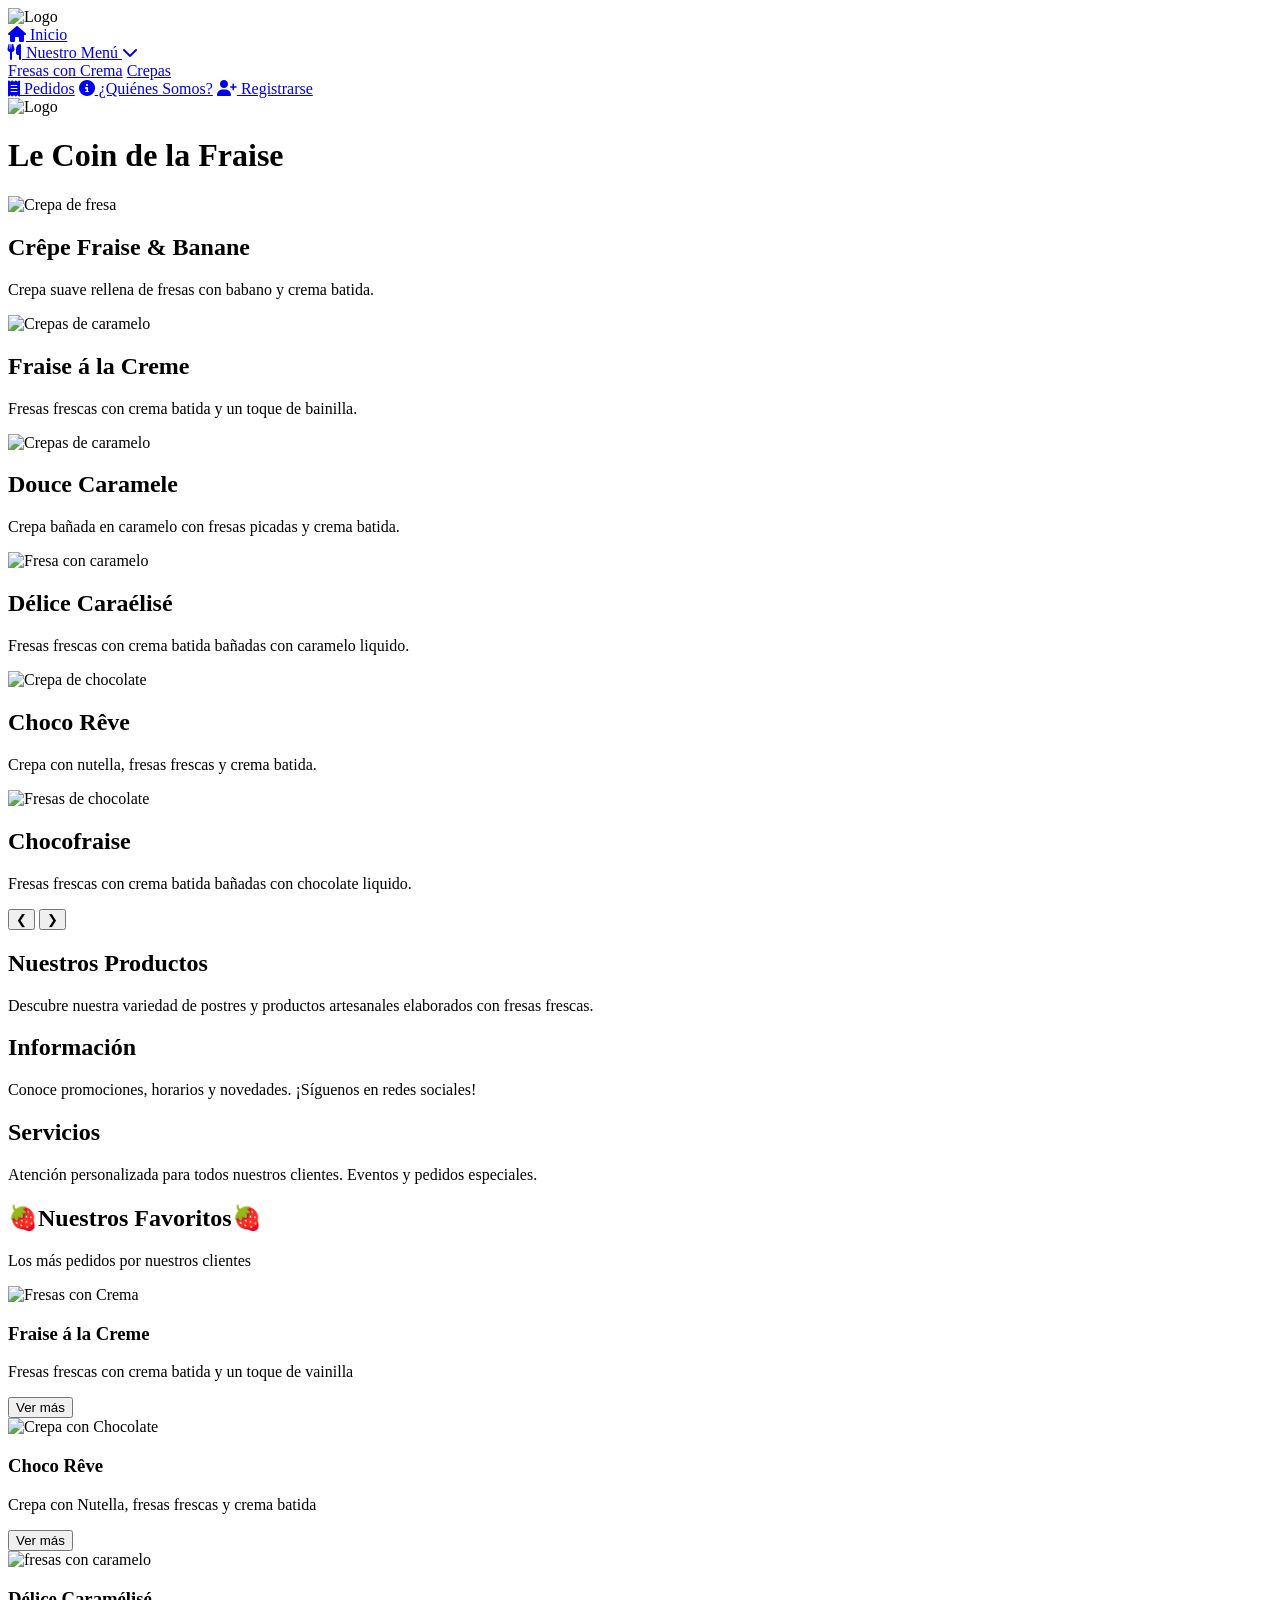
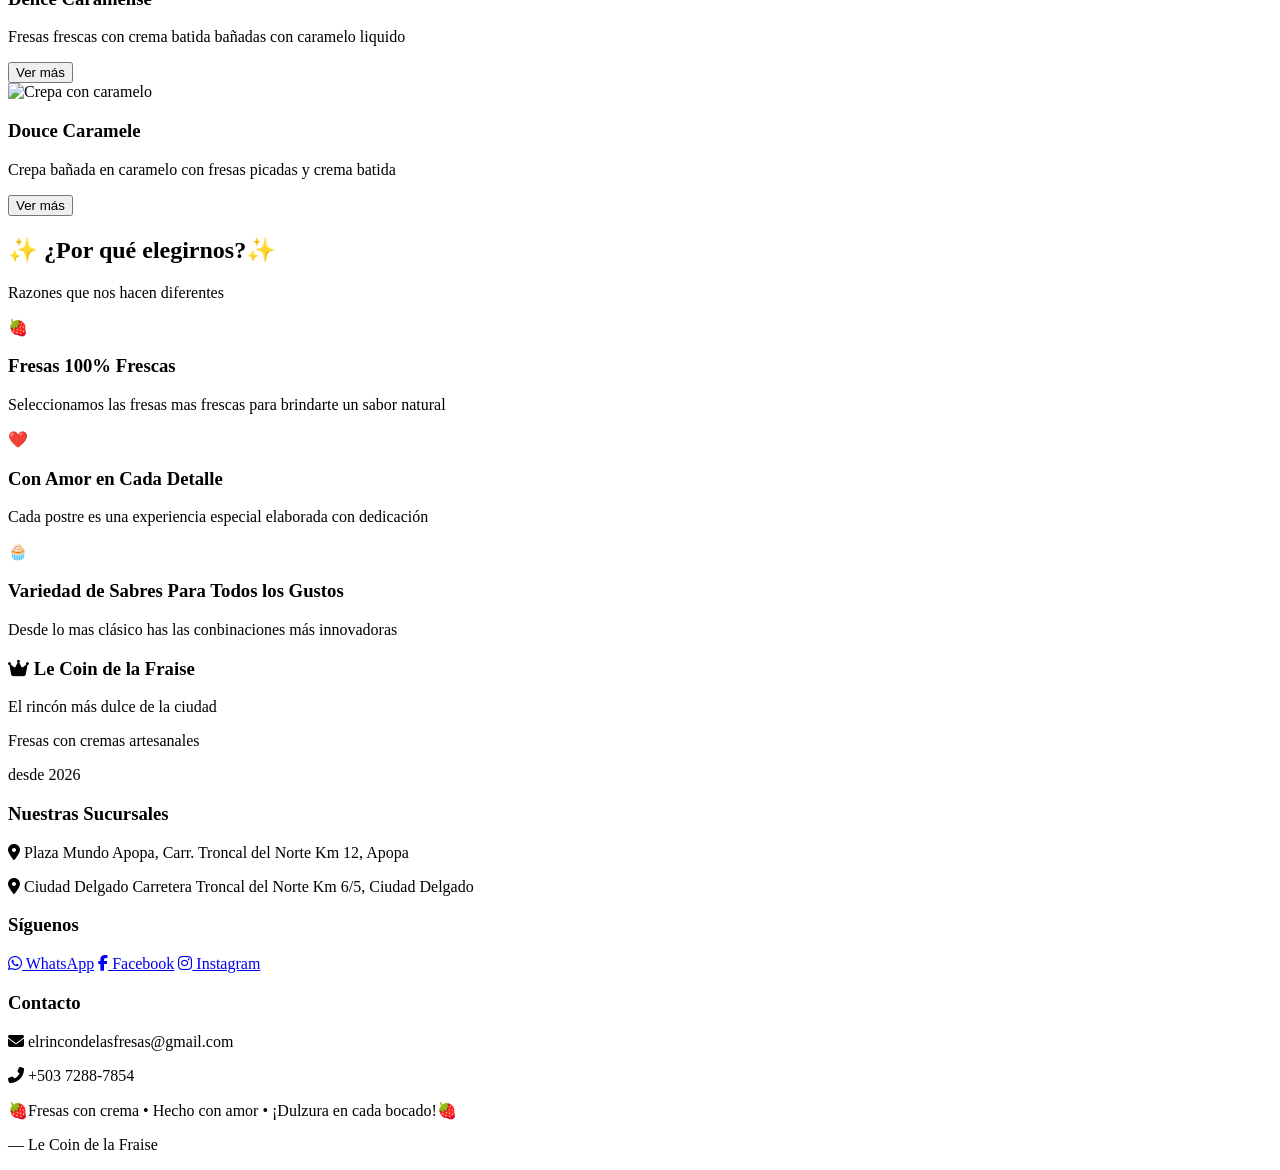
==== inicio.html @ 44be3f88 "Rename index.html to inicio.html" ====
<!DOCTYPE html>
<html lang="es">
<head>
    <meta charset="UTF-8">
    <meta name="viewport" content="width=device-width, initial-scale=1.0">
    <title>Le Coin de la Fraise | Fresas & Delicias</title>
    <link rel="stylesheet" href="CSS/inicio.css">
    <link rel="stylesheet" href="https://cdnjs.cloudflare.com/ajax/libs/font-awesome/6.5.1/css/all.min.css">
</head>
<body>

<div class="container-principal">
    <!-- MENÚ LATERAL (SIDEBAR) NUEVO -->
    <aside class="sidebar">
        <div class="logo-sidebar">
            <img src="IMG/logo.png" alt="Logo">
        </div>
        <nav class="nav-sidebar">
            <a href="Inicio.html"><i class="fas fa-home"></i> Inicio</a>
            
            <!-- Opción con submenú -->
            <div class="menu-item-con-submenu">
                <a href="#" class="menu-principal">
                    <i class="fas fa-utensils"></i> Nuestro Menú
                    <i class="fas fa-chevron-down submenu-flecha"></i>
                </a>
                <div class="submenu">
                    <a href="MenuFresas.html">Fresas con Crema</a>
                    <a href="MenuCrepas.html"> Crepas</a>
                </div>
            </div>

            <a href="Pedidos.html"><i class="fas fa-receipt"></i> Pedidos</a>
            <a href="Nosotros.html"><i class="fas fa-info-circle"></i> ¿Quiénes Somos?</a>
            <a href="Registro.html"><i class="fas fa-user-plus"></i> Registrarse</a>
        </nav>
    </aside>

    <!-- CONTENIDO PRINCIPAL -->
    <main class="main-content">
        <!-- ENCABEZADO SUPERIOR -->
        <header class="header-principal">
            <div class="logo-header">
                <img src="IMG/logo.png" alt="Logo">
                <h1>Le Coin de la Fraise</h1>
            </div>
        </header>

        <!-- ========== CARRUSEL ========== -->
        <section class="carousel-section" id="inicio">
            <div class="carousel-container">
                <div class="carousel-slides">
                    <div class="slide active">
                        <img src="IMG/crepafresa.png" alt="Crepa de fresa">
                        <div class="slide-caption">
                            <h2>Crêpe Fraise & Banane</h2>
                            <p>Crepa suave rellena de fresas con babano y crema batida.</p>
                        </div>
                    </div>
                    <div class="slide">
                        <img src="IMG/fresa con crema.png" alt="Crepas de caramelo">
                        <div class="slide-caption">
                            <h2>Fraise á la Creme</h2>
                            <p>Fresas frescas con crema batida y un toque de bainilla.</p>
                        </div>
                    </div>
                        <div class="slide">
                        <img src="IMG/caramele.png" alt="Crepas de caramelo">
                        <div class="slide-caption">
                            <h2>Douce Caramele</h2>
                            <p>Crepa bañada en caramelo con fresas picadas y crema batida.</p>
                        </div>
                    </div>
                    <div class="slide">
                        <img src="IMG/fresa con caramelo.png" alt="Fresa con caramelo">
                        <div class="slide-caption">
                            <h2>Délice Caraélisé</h2>
                            <p>Fresas frescas con crema batida bañadas con caramelo liquido.</p>
                        </div>
                    </div>
                    <div class="slide">
                        <img src="IMG/chococrepa.png" alt="Crepa de chocolate">
                        <div class="slide-caption">
                            <h2>Choco Rêve</h2>
                            <p>Crepa con nutella, fresas frescas y crema batida.</p>
                        </div>
                    </div>
                    <div class="slide">
                        <img src="IMG/fresachoco.jpg" alt="Fresas de chocolate">
                        <div class="slide-caption">
                            <h2>Chocofraise</h2>
                            <p>Fresas frescas con crema batida bañadas con chocolate liquido.</p>
                        </div>
                    </div>
                </div>
                <button class="carousel-btn prev" id="prevBtn">&#10094;</button>
                <button class="carousel-btn next" id="nextBtn">&#10095;</button>
                <div class="carousel-dots" id="dotsContainer"></div>
            </div>
        </section>

        <!-- ========== TARJETAS DE INFORMACIÓN ========== -->
        <section class="info" id="informacion">
            <div class="card">
                <h2>Nuestros Productos</h2>
                <p>Descubre nuestra variedad de postres y productos artesanales elaborados con fresas frescas.</p>
            </div>
            <div class="card">
                <h2>Información</h2>
                <p>Conoce promociones, horarios y novedades. ¡Síguenos en redes sociales!</p>
            </div>
            <div class="card">
                <h2>Servicios</h2>
                <p>Atención personalizada para todos nuestros clientes. Eventos y pedidos especiales.</p>
            </div>
        </section>

        <!-- ========== SECCIÓN NUESTROS FAVORITOS ========== -->
        <section class="favoritos" id="menu">
            <div class="container-favoritos">
                <h2 class="titulo-seccion">🍓Nuestros Favoritos🍓</h2>
                <p class="subtitulo-seccion">Los más pedidos por nuestros clientes</p>
                <div class="productos-grid">
                    <div class="producto-card">
                        <div class="producto-imagen">
                            <img src="IMG/fresa con crema.png" alt="Fresas con Crema">
                        </div>
                        <h3>Fraise á la Creme</h3>
                        <p class="producto-descripcion">Fresas frescas con crema batida y un toque de vainilla</p>
                        <button class="btn-ver-mas" href="MenuFresas.html">Ver más</button>
                    </div>
                    <div class="producto-card">
                        <div class="producto-imagen">
                            <img src="IMG/chococrepa.png" alt="Crepa con Chocolate">
                        </div>
                        <h3>Choco Rêve</h3>
                        <p class="producto-descripcion">Crepa con Nutella, fresas frescas y crema batida</p>
                        <button class="btn-ver-mas" href="MenuCrepas.html">Ver más</button>
                    </div>
                    <div class="producto-card">
                        <div class="producto-imagen">
                            <img src="IMG/fresa con caramelo.png" alt="fresas con caramelo">
                        </div>
                        <h3>Délice Caramélisé</h3>
                        <p class="producto-descripcion">Fresas frescas con crema batida bañadas con caramelo liquido</p>
                        <button class="btn-ver-mas" href="MenuFresas.html">Ver más</button>
                    </div>
                    <div class="producto-card">
                        <div class="producto-imagen">
                            <img src="IMG/caramele.png" alt="Crepa con caramelo">
                        </div>
                        <h3>Douce Caramele</h3>
                        <p class="producto-descripcion">Crepa bañada en caramelo con fresas picadas y crema batida</p>
                        <button class="btn-ver-mas" href="MenuCrepas.html">Ver más</button>
                    </div>
                </div>
            </div>
        </section>

        <!-- ========== SECCIÓN ¿POR QUÉ ELEGIRNOS? (NOSOTROS) ========== -->
        <section class="porque-elegirnos" id="nosotros">
            <div class="container-porque">
                <h2 class="titulo-seccion">✨ ¿Por qué elegirnos?✨</h2>
                <p class="subtitulo-seccion">Razones que nos hacen diferentes</p>
                <div class="razones-grid">
                    <div class="razon-card">
                        <div class="razon-icono">🍓</div>
                        <h3>Fresas 100% Frescas</h3>
                        <p>Seleccionamos las fresas mas frescas para brindarte un sabor natural</p> 
                    </div>
                    <div class="razon-card">
                        <div class="razon-icono">❤️</div>
                        <h3>Con Amor en Cada Detalle</h3>
                        <p>Cada postre es una experiencia especial elaborada con dedicación</p>
                    </div>
                    <div class="razon-card">
                        <div class="razon-icono">🧁</div>
                        <h3>Variedad de Sabres Para Todos los Gustos</h3>
                        <p>Desde lo mas clásico has las conbinaciones más innovadoras</p>
                    </div>
                </div>
            </div>
        </section>

        <!-- ========== SECCIÓN PEDIDOS (opcional) ========== -->
        <section class="pedidos" id="pedidos" style="display: none;">
            <!-- Contenido de pedidos si lo deseas agregar después -->
        </section>

        <!-- ========== SECCIÓN REGISTRARSE (opcional) ========== -->
        <section class="registrarse" id="registrarse" style="display: none;">
            <!-- Contenido de registro si lo deseas agregar después -->
        </section>

        <!-- ========== FOOTER NUEVO ========== -->
        <footer class="footer-redisenado">
            <div class="footer-contenido-arriba">
                <div class="footer-container">
                    <div class="footer-columna footer-columna-info">
                        <h3><i class="fas fa-crown"></i> Le Coin de la Fraise</h3>
                        <p>El rincón más dulce de la ciudad</p>
                        <p>Fresas con cremas artesanales</p>
                        <p>desde 2026</p>
                    </div>

                    <div class="footer-columna footer-columna-sucursales">
                        <h3>Nuestras Sucursales</h3>
                        <p><i class="fas fa-location-dot"></i> Plaza Mundo Apopa, Carr. Troncal del Norte Km 12, Apopa</p>
                        <p><i class="fas fa-location-dot"></i> Ciudad Delgado Carretera Troncal del Norte Km 6/5, Ciudad Delgado</p>
                    </div>

                    <div class="footer-columna footer-columna-redes">
                        <h3>Síguenos</h3>
                        <div class="redes-sociales-footer">
                            <a href="https://wa.me/50372887854?text=¡Hola!%20Me%20gustaría%20ordenar%20unas%20fresas%20con%20crema" aria-label="WhatsApp"><i class="fab fa-whatsapp"></i> WhatsApp</a>
                            <a href="https://www.facebook.com/share/1c9cbcK5gX/" aria-label="Facebook"><i class="fab fa-facebook-f"></i> Facebook</a>
                            <a href="https://www.instagram.com/le_coin_de_la_fraise?igsh=Z292ZjJ0dDlyNTkz" aria-label="Instagram"><i class="fab fa-instagram"></i> Instagram</a>
                        </div>
                    </div>

                    <div class="footer-columna footer-columna-contacto">
                        <h3>Contacto</h3>
                        <p><i class="fas fa-envelope"></i> elrincondelasfresas@gmail.com</p>
                        <p><i class="fas fa-phone-alt"></i> +503 7288-7854</p>
                    </div>
                </div>
            </div>

            <div class="footer-mensaje">
                <p class="mensaje-texto">🍓Fresas con crema • Hecho con amor • ¡Dulzura en cada bocado!🍓</p>
                <p class="mensaje-autor">— Le Coin de la Fraise</p>
            </div>
        </footer>
    </main>
</div>

<script src="JS/inicio.js"></script>
</body>
</html>
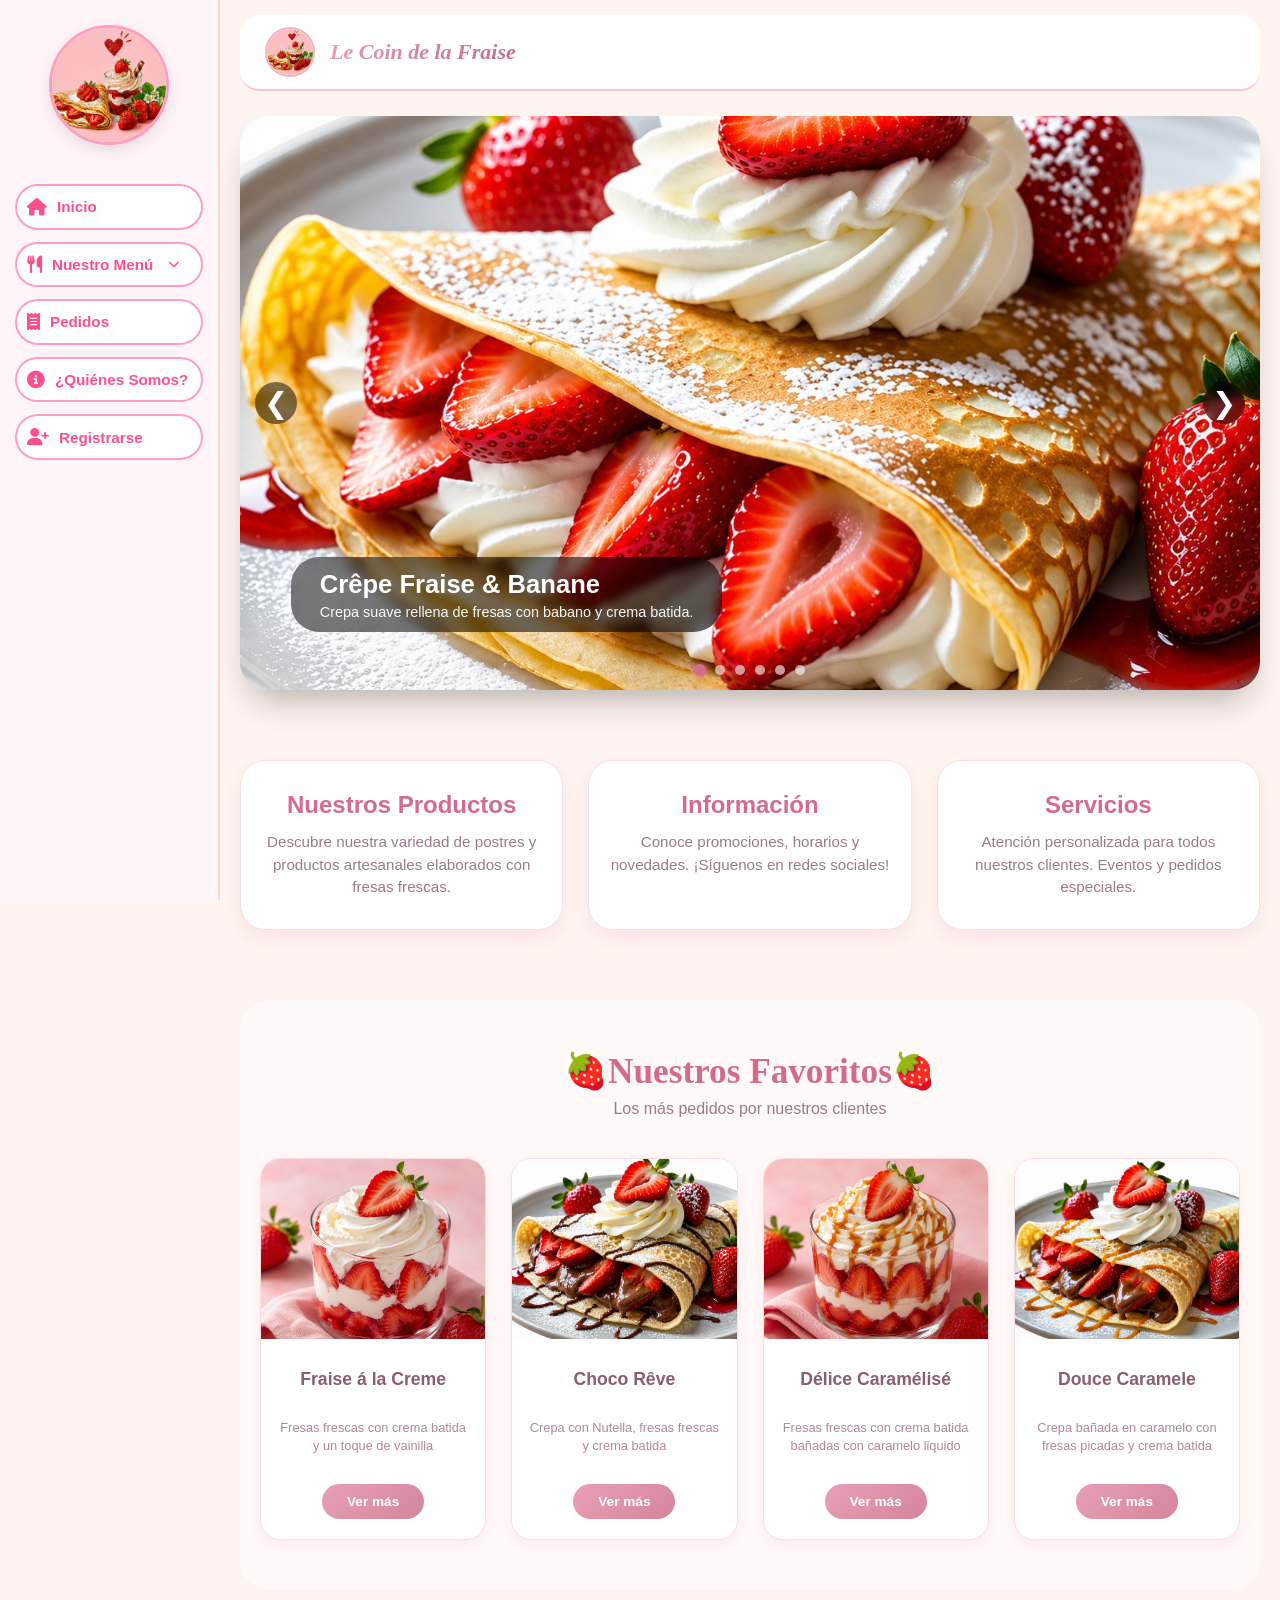
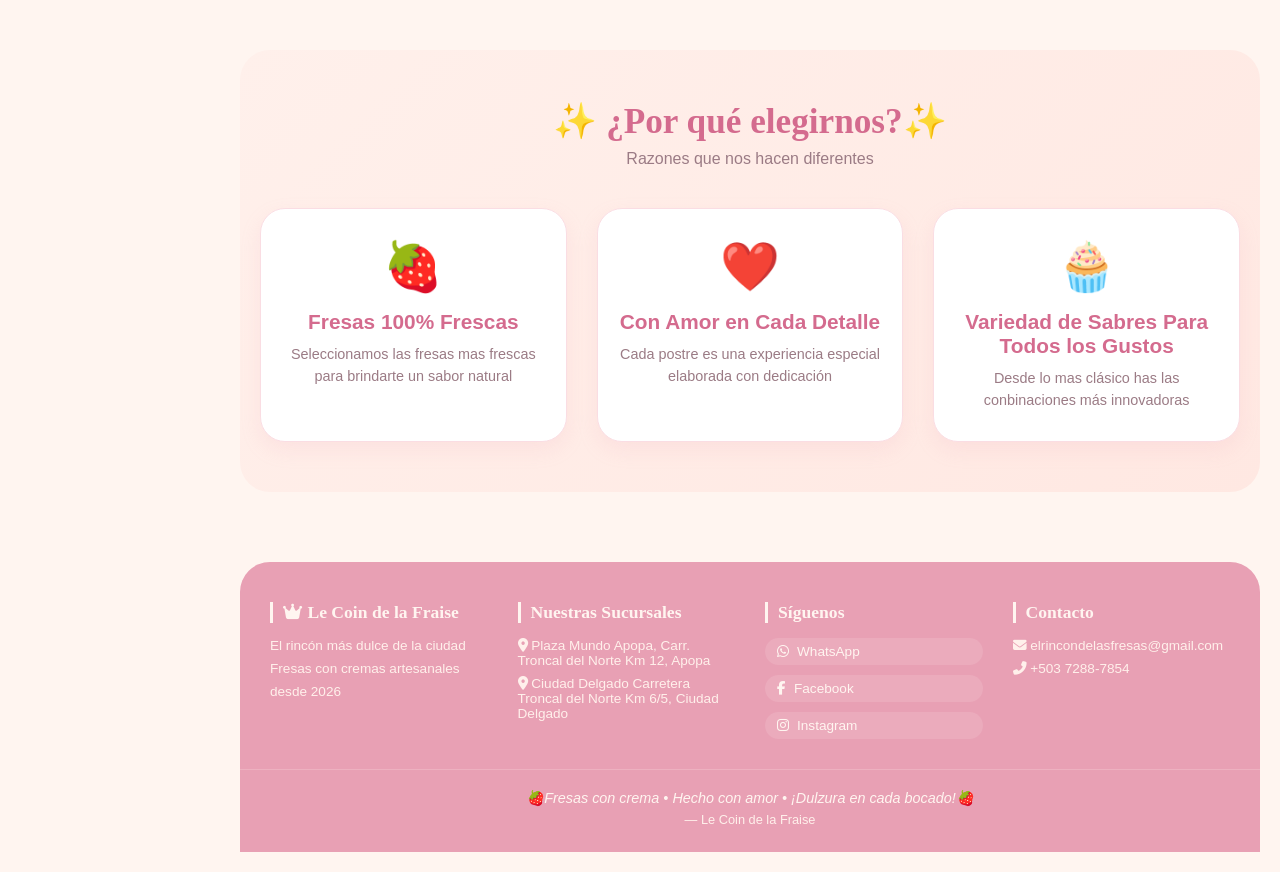
==== commit db6bc50c: "Update inicio.html" ====
--- a/inicio.html
+++ b/inicio.html
@@ -25,7 +25,7 @@
                     <i class="fas fa-chevron-down submenu-flecha"></i>
                 </a>
                 <div class="submenu">
-                    <a href="MenuFresas.html">Fresas con Crema</a>
+                    <a href="HTML/MenuFresas.html">Fresas con Crema</a>
                     <a href="MenuCrepas.html"> Crepas</a>
                 </div>
             </div>
--- a/CSS/inicio.css
+++ b/CSS/inicio.css
@@ -0,0 +1,839 @@
+* {
+    margin: 0;
+    padding: 0;
+    box-sizing: border-box;
+    font-family: 'Segoe UI', Arial, Helvetica, sans-serif;
+}
+
+body {
+    background: #FFF5F0;
+}
+
+@import url('https://fonts.googleapis.com/css2?family=Playfair+Display:ital,wght@0,400;0,500;0,600;0,700;0,800;1,400;1,500;1,600;1,700;1,800&display=swap');
+
+.container-principal {
+    display: flex;
+    min-height: 100vh;
+}
+
+/* ========== SIDEBAR ========== */
+.sidebar {
+    width: 220px;
+    background: #fff5f8;
+    padding: 25px 15px;
+    border-right: 2px solid #ffd3e1;
+    position: sticky;
+    top: 0;
+    height: 100vh;
+    display: flex;
+    flex-direction: column;
+    align-items: center;
+}
+
+.logo-sidebar {
+    text-align: center;
+    margin-bottom: 35px;
+}
+
+.logo-sidebar img {
+    width: 120px;
+    height: 120px;
+    border-radius: 50%;
+    object-fit: cover;
+    border: 3px solid #ff9fc0;
+    box-shadow: 0 5px 15px rgba(0, 0, 0, 0.1);
+    transition: transform 0.3s ease;
+}
+
+.logo-sidebar img:hover {
+    transform: scale(1.05);
+}
+
+.nav-sidebar {
+    display: flex;
+    flex-direction: column;
+    gap: 12px;
+    width: 100%;
+}
+
+/* Elemento contenedor del menú con submenú */
+.menu-item-con-submenu {
+    position: relative;
+    width: 100%;
+}
+
+/* Enlace principal del menú (Nuestro Menú) */
+.menu-principal {
+    display: flex;
+    align-items: center;
+    justify-content: flex-start;
+    gap: 10px;
+    text-decoration: none;
+    color: #ff4f8f;
+    font-weight: 600;
+    padding: 12px 10px;
+    border-radius: 50px;
+    border: 2px solid #ff9fc0;
+    background: white;
+    transition: 0.3s;
+    text-align: center;
+    font-size: 0.95rem;
+    cursor: pointer;
+}
+
+.menu-principal .submenu-flecha {
+    font-size: 0.7rem;
+    transition: transform 0.3s ease;
+    margin-left: 5px;
+}
+
+.menu-item-con-submenu:hover .menu-principal {
+    background: #ff6ea7;
+    color: white;
+}
+
+.menu-item-con-submenu:hover .menu-principal .submenu-flecha {
+    transform: rotate(180deg);
+}
+
+/* Submenú oculto por defecto */
+.submenu {
+    position: absolute;
+    top: 100%;
+    left: 0;
+    width: 100%;
+    background: #fff5f8;
+    border-radius: 20px;
+    padding: 8px 0;
+    display: flex;
+    flex-direction: column;
+    gap: 8px;
+    opacity: 0;
+    visibility: hidden;
+    transform: translateY(-10px);
+    transition: all 0.3s ease;
+    z-index: 100;
+    box-shadow: 0 8px 16px rgba(0,0,0,0.1);
+    border: 1px solid #ffd3e1;
+}
+
+.menu-item-con-submenu:hover .submenu {
+    opacity: 1;
+    visibility: visible;
+    transform: translateY(0);
+}
+
+.submenu a {
+    display: flex;
+    align-items: center;
+    justify-content: flex-start;
+    gap: 8px;
+    text-decoration: none;
+    color: #ff4f8f;
+    font-weight: 500;
+    padding: 8px 12px;
+    border-radius: 40px;
+    background: white;
+    margin: 0 8px;
+    transition: 0.2s;
+    font-size: 0.85rem;
+    border: 1px solid #ffd3e1;
+}
+
+.submenu a:hover {
+    background: #ff6ea7;
+    color: white;
+    transform: translateX(5px);
+}
+
+/* Resto de enlaces del sidebar */
+.nav-sidebar > a {
+    display: flex;
+    align-items: center;
+    justify-content: flex-start;
+    gap: 10px;
+    text-decoration: none;
+    color: #ff4f8f;
+    font-weight: 600;
+    padding: 12px 10px;
+    border-radius: 50px;
+    border: 2px solid #ff9fc0;
+    background: white;
+    transition: 0.3s;
+    text-align: center;
+    font-size: 0.95rem;
+}
+
+.nav-sidebar > a:hover {
+    background: #ff6ea7;
+    color: white;
+    transform: translateX(5px);
+}
+
+.nav-sidebar i {
+    font-size: 1.1rem;
+}
+
+/* ========== MAIN CONTENT ========== */
+.main-content {
+    flex: 1;
+    overflow-x: hidden;
+    padding: 0 20px 20px 20px;
+    display: flex;
+    flex-direction: column;
+}
+
+/* ========== HEADER (sin botón) ========== */
+.header-principal {
+    background: white;
+    padding: 12px 25px;
+    border-bottom: 2px solid #F5C6D0;
+    margin-bottom: 25px;
+    border-radius: 20px;
+    margin-top: 15px;
+}
+
+.logo-header {
+    display: flex;
+    justify-content: flex-start;  /* Alineado a la izquierda */
+    align-items: center;
+}
+
+.logo-titulo {
+    display: flex;
+    align-items: center;
+    gap: 15px;
+}
+
+.logo-titulo img {
+    width: 50px;
+    height: 50px;
+    border-radius: 50%;
+    object-fit: cover;
+    border: 2px solid #F2B5C4;
+}
+
+.logo-titulo h1 {
+    font-size: 22px;
+    font-family: 'Playfair Display', serif;
+    font-weight: 700;
+    font-style: italic;
+    background: linear-gradient(135deg, #E8A0B4, #D4859B, #c06d8a);
+    background-clip: text;
+    -webkit-background-clip: text;
+    color: transparent;
+}
+
+/* ========== CONTENIDO PRINCIPAL ========== */
+.main-content {
+    flex: 1;
+    overflow-x: hidden;
+    padding: 0 20px 20px 20px;
+    display: flex;
+    flex-direction: column;
+}
+
+/* ========== HEADER PRINCIPAL ========== */
+.header-principal {
+    background: white;
+    padding: 12px 25px;
+    border-bottom: 2px solid #F5C6D0;
+    margin-bottom: 25px;
+    border-radius: 20px;
+    margin-top: 15px;
+}
+
+.logo-header {
+    display: flex;
+    align-items: center;
+    gap: 15px;
+}
+
+.logo-header img {
+    width: 50px;
+    height: 50px;
+    border-radius: 50%;
+    object-fit: cover;
+    border: 2px solid #F2B5C4;
+}
+
+.logo-header h1 {
+    font-size: 22px;
+    font-family: 'Playfair Display', serif;
+    font-weight: 700;
+    font-style: italic;
+    background: linear-gradient(135deg, #E8A0B4, #D4859B, #c06d8a);
+    background-clip: text;
+    -webkit-background-clip: text;
+    color: transparent;
+}
+
+/* ========== CARRUSEL ========== */
+.carousel-section {
+    max-width: 1200px;
+    margin: 0 auto 30px auto;
+    padding: 0;
+}
+
+.carousel-container {
+    position: relative;
+    overflow: hidden;
+    border-radius: 28px;
+    box-shadow: 0 20px 35px -12px rgba(0, 0, 0, 0.3);
+    background-color: #e2e8f0;
+}
+
+.carousel-slides {
+    display: flex;
+    transition: transform 0.5s ease-in-out;
+}
+
+.slide {
+    min-width: 100%;
+    position: relative;
+    aspect-ratio: 16 / 9;
+}
+
+.slide img {
+    width: 100%;
+    height: 100%;
+    object-fit: cover;
+    display: block;
+}
+
+.slide-caption {
+    position: absolute;
+    bottom: 10%;
+    left: 5%;
+    right: auto;
+    background: linear-gradient(135deg, rgba(0, 0, 0, 0.5), rgba(0, 0, 0, 0.6));
+    color: #fff9e8;
+    padding: 0.8rem 1.8rem;
+    border-radius: 28px;
+    max-width: 60%;
+    backdrop-filter: blur(5px);
+}
+
+.slide-caption h2 {
+    font-size: 1.6rem;
+    margin-bottom: 0.3rem;
+    font-weight: 700;
+    color: #ffffff;
+}
+
+.slide-caption p {
+    font-size: 0.9rem;
+    opacity: 0.95;
+    color: #ffffff;
+}
+
+.carousel-btn {
+    position: absolute;
+    top: 50%;
+    transform: translateY(-50%);
+    background-color: rgba(0, 0, 0, 0.5);
+    color: white;
+    border: none;
+    font-size: 1.8rem;
+    cursor: pointer;
+    padding: 0.5rem 0.9rem;
+    border-radius: 50%;
+    transition: all 0.2s;
+    backdrop-filter: blur(5px);
+    z-index: 10;
+    width: 42px;
+    height: 42px;
+    display: flex;
+    align-items: center;
+    justify-content: center;
+}
+
+.carousel-btn:hover {
+    background-color: #d46b8e;
+    transform: translateY(-50%) scale(1.05);
+}
+
+.prev {
+    left: 15px;
+}
+
+.next {
+    right: 15px;
+}
+
+.carousel-dots {
+    position: absolute;
+    bottom: 15px;
+    left: 50%;
+    transform: translateX(-50%);
+    display: flex;
+    gap: 10px;
+    z-index: 10;
+}
+
+.dot {
+    width: 10px;
+    height: 10px;
+    background-color: rgba(255, 255, 255, 0.6);
+    border-radius: 50%;
+    cursor: pointer;
+    transition: 0.2s;
+}
+
+.dot.active-dot {
+    background-color: #d46b8e;
+    transform: scale(1.2);
+    box-shadow: 0 0 6px #d46b8e;
+}
+
+/* ===== TARJETAS DE INFORMACIÓN ===== */
+.info {
+    width: 100%;
+    max-width: 1200px;
+    margin: 40px auto;
+    display: grid;
+    grid-template-columns: repeat(3, 1fr);
+    gap: 25px;
+}
+
+.card {
+    background: #FFFFFF;
+    padding: 30px 20px;
+    border-radius: 25px;
+    text-align: center;
+    box-shadow: 0 8px 20px rgba(232, 160, 180, 0.2);
+    transition: transform 0.3s ease, box-shadow 0.3s ease;
+    border: 1px solid #FADDE3;
+}
+
+.card:hover {
+    transform: translateY(-5px);
+    box-shadow: 0 15px 30px rgba(232, 160, 180, 0.3);
+}
+
+.card h2 {
+    margin-bottom: 12px;
+    color: #D46B8E;
+    font-size: 1.5rem;
+}
+
+.card p {
+    color: #9B7B85;
+    line-height: 1.5;
+    font-size: 0.95rem;
+}
+
+/* ===== SECCIÓN NUESTROS FAVORITOS ===== */
+.favoritos {
+    background: #FFF9F7;
+    padding: 50px 20px;
+    border-radius: 30px;
+    margin: 30px 0;
+}
+
+.container-favoritos {
+    max-width: 1200px;
+    margin: 0 auto;
+}
+
+.titulo-seccion {
+    text-align: center;
+    font-family: 'Playfair Display', serif;
+    font-size: 2.2rem;
+    color: #D46B8E;
+    margin-bottom: 8px;
+}
+
+.subtitulo-seccion {
+    text-align: center;
+    color: #9B7B85;
+    margin-bottom: 40px;
+    font-size: 1rem;
+}
+
+/* 4 PRODUCTOS EN UNA SOLA FILA */
+.productos-grid {
+    display: grid;
+    grid-template-columns: repeat(4, 1fr);  /* 4 columnas fijas - todos en una fila */
+    gap: 25px;
+    align-items: stretch;
+}
+
+/* TARJETAS CORREGIDAS - BOTONES E INFORMACIÓN ALINEADOS */
+.producto-card {
+    background: white;
+    border-radius: 20px;
+    overflow: hidden;
+    text-align: center;
+    transition: transform 0.3s ease, box-shadow 0.3s ease;
+    box-shadow: 0 5px 15px rgba(232, 160, 180, 0.15);
+    border: 1px solid #FADDE3;
+    display: flex;
+    flex-direction: column;
+    height: 100%;
+}
+
+.producto-imagen {
+    width: 100%;
+    height: 180px;
+    overflow: hidden;
+    flex-shrink: 0;
+}
+
+.producto-imagen img {
+    width: 100%;
+    height: 100%;
+    object-fit: cover;
+    transition: transform 0.5s ease;
+    display: block;
+}
+
+.producto-card:hover .producto-imagen img {
+    transform: scale(1.05);
+}
+
+.producto-card h3 {
+    font-size: 1.1rem;
+    color: #8B5E6B;
+    margin: 15px 12px 5px 12px;
+    padding: 0;
+    min-height: 50px;
+    display: flex;
+    align-items: center;
+    justify-content: center;
+}
+
+.producto-descripcion {
+    font-size: 0.8rem;
+    color: #B08895;
+    padding: 0 15px;
+    margin-bottom: 10px;
+    line-height: 1.4;
+    min-height: 55px;
+    display: flex;
+    align-items: center;
+    justify-content: center;
+}
+
+.producto-precio {
+    font-size: 1.2rem;
+    font-weight: bold;
+    color: #E8A0B4;
+    margin: 5px 0 10px 0;
+    min-height: 35px;
+    display: flex;
+    align-items: center;
+    justify-content: center;
+}
+
+.btn-ver-mas {
+    background: linear-gradient(135deg, #E8A0B4, #D4859B);
+    color: white;
+    border: none;
+    padding: 10px 25px;
+    border-radius: 30px;
+    font-size: 0.85rem;
+    font-weight: bold;
+    cursor: pointer;
+    margin: 10px auto 20px auto;
+    transition: all 0.3s ease;
+    width: fit-content;
+    display: inline-block;
+}
+
+.btn-ver-mas:hover {
+    transform: scale(1.05);
+    background: linear-gradient(135deg, #D4859B, #c06d8a);
+}
+
+/* ===== SECCIÓN ¿POR QUÉ ELEGIRNOS? ===== */
+.porque-elegirnos {
+    background: linear-gradient(135deg, #FFF0EB, #FFE8E2);
+    padding: 50px 20px;
+    border-radius: 30px;
+    margin: 30px 0;
+}
+
+.container-porque {
+    max-width: 1200px;
+    margin: 0 auto;
+}
+
+.razones-grid {
+    display: grid;
+    grid-template-columns: repeat(3, 1fr);
+    gap: 30px;
+    text-align: center;
+}
+
+.razon-card {
+    background: white;
+    padding: 30px 15px;
+    border-radius: 25px;
+    transition: all 0.3s ease;
+    box-shadow: 0 8px 20px rgba(232, 160, 180, 0.15);
+    border: 1px solid #FADDE3;
+}
+
+.razon-card:hover {
+    transform: translateY(-5px);
+}
+
+.razon-icono {
+    font-size: 3rem;
+    margin-bottom: 15px;
+}
+
+.razon-card h3 {
+    font-size: 1.3rem;
+    color: #D46B8E;
+    margin-bottom: 10px;
+}
+
+.razon-card p {
+    color: #9B7B85;
+    font-size: 0.9rem;
+    line-height: 1.5;
+}
+
+/* ========== FOOTER ========== */
+.footer-redisenado {
+    background: #E8A0B4;
+    color: #FFFFFF;
+    border-radius: 30px 30px 0 0;
+    margin-top: 40px;
+}
+
+.footer-contenido-arriba {
+    padding: 40px 30px 30px;
+}
+
+.footer-container {
+    max-width: 1000px;
+    margin: 0 auto;
+    display: flex;
+    justify-content: space-between;
+    gap: 30px;
+    flex-wrap: wrap;
+}
+
+.footer-columna {
+    flex: 1;
+    min-width: 160px;
+}
+
+.footer-columna h3 {
+    font-family: 'Playfair Display', serif;
+    font-size: 1.1rem;
+    margin-bottom: 15px;
+    color: #FFF5F0;
+    border-left: 3px solid #FFF5F0;
+    padding-left: 10px;
+}
+
+.footer-columna p {
+    margin: 8px 0;
+    font-size: 0.85rem;
+    color: #FFF0EB;
+}
+
+.footer-columna-contacto {
+    flex: 1;
+    min-width: 160px;
+}
+
+.footer-columna-contacto h3 {
+    font-family: 'Playfair Display', serif;
+    font-size: 1.1rem;
+    margin-bottom: 15px;
+    color: #FFF5F0;
+    border-left: 3px solid #FFF5F0;
+    padding-left: 10px;
+}
+
+.footer-columna-contacto p {
+    margin: 8px 0;
+    font-size: 0.85rem;
+    color: #FFF0EB;
+}
+
+.redes-sociales-footer {
+    display: flex;
+    flex-direction: column;
+    gap: 10px;
+}
+
+.redes-sociales-footer a {
+    text-decoration: none;
+    color: #FFF5F0;
+    font-size: 0.85rem;
+    transition: all 0.3s ease;
+    display: inline-flex;
+    align-items: center;
+    gap: 8px;
+    padding: 6px 12px;
+    border-radius: 30px;
+    background: rgba(255, 245, 240, 0.12);
+}
+
+.redes-sociales-footer a:hover {
+    background: rgba(255, 245, 240, 0.3);
+    transform: translateX(5px);
+}
+
+.footer-mensaje {
+    text-align: center;
+    padding: 20px 20px 25px;
+    border-top: 1px solid rgba(255, 245, 240, 0.2);
+}
+
+.mensaje-texto {
+    font-size: 0.9rem;
+    font-style: italic;
+    color: #FFF5F0;
+    margin-bottom: 5px;
+}
+
+.mensaje-autor {
+    font-size: 0.8rem;
+    color: #FFF0EB;
+}
+
+/* ========== RESPONSIVE ========== */
+@media (max-width: 1024px) {
+    .productos-grid {
+        grid-template-columns: repeat(2, 1fr);  /* En tablets: 2 por fila */
+    }
+}
+
+@media (max-width: 900px) {
+    .sidebar {
+        width: 180px;
+        padding: 20px 10px;
+    }
+    
+    .logo-sidebar img {
+        width: 90px;
+        height: 90px;
+    }
+    
+    .nav-sidebar a {
+        padding: 8px 6px;
+        font-size: 0.8rem;
+    }
+}
+
+@media (max-width: 768px) {
+    .container-principal {
+        flex-direction: column;
+    }
+    
+    .sidebar {
+        width: 100%;
+        height: auto;
+        position: relative;
+        flex-direction: row;
+        justify-content: space-between;
+        padding: 15px 20px;
+        border-right: none;
+        border-bottom: 2px solid #ffd3e1;
+    }
+    
+    .logo-sidebar {
+        margin-bottom: 0;
+    }
+    
+    .logo-sidebar img {
+        width: 60px;
+        height: 60px;
+    }
+    
+    .nav-sidebar {
+        flex-direction: row;
+        justify-content: center;
+        gap: 10px;
+        width: auto;
+    }
+    
+    .nav-sidebar a {
+        padding: 8px 15px;
+        font-size: 0.8rem;
+    }
+    
+    .info {
+        grid-template-columns: 1fr;
+        gap: 20px;
+    }
+    
+    .razones-grid {
+        grid-template-columns: 1fr;
+        gap: 20px;
+    }
+    
+    .slide-caption h2 {
+        font-size: 1.1rem;
+    }
+    
+    .slide-caption p {
+        font-size: 0.7rem;
+    }
+    
+    .slide-caption {
+        padding: 0.5rem 1rem;
+        max-width: 75%;
+    }
+    
+    .carousel-btn {
+        width: 32px;
+        height: 32px;
+        font-size: 1.2rem;
+    }
+    
+    .footer-container {
+        flex-direction: column;
+        text-align: center;
+        gap: 25px;
+    }
+    
+    .footer-columna h3 {
+        border-left: none;
+        border-bottom: 2px solid #FFF5F0;
+        padding-left: 0;
+        padding-bottom: 5px;
+        display: inline-block;
+    }
+    
+    .footer-columna-contacto h3 {
+        border-left: none;
+        border-bottom: 2px solid #FFF5F0;
+        padding-left: 0;
+        padding-bottom: 5px;
+        display: inline-block;
+    }
+    
+    .redes-sociales-footer {
+        align-items: center;
+    }
+}
+
+@media (max-width: 550px) {
+    .productos-grid {
+        grid-template-columns: 1fr;  /* En móviles: 1 por fila */
+    }
+}
+
+@media (max-width: 480px) {
+    .sidebar {
+        flex-wrap: wrap;
+        justify-content: center;
+        gap: 15px;
+    }
+    
+    .nav-sidebar {
+        flex-wrap: wrap;
+    }
+    
+    .titulo-seccion {
+        font-size: 1.6rem;
+    }
+}
